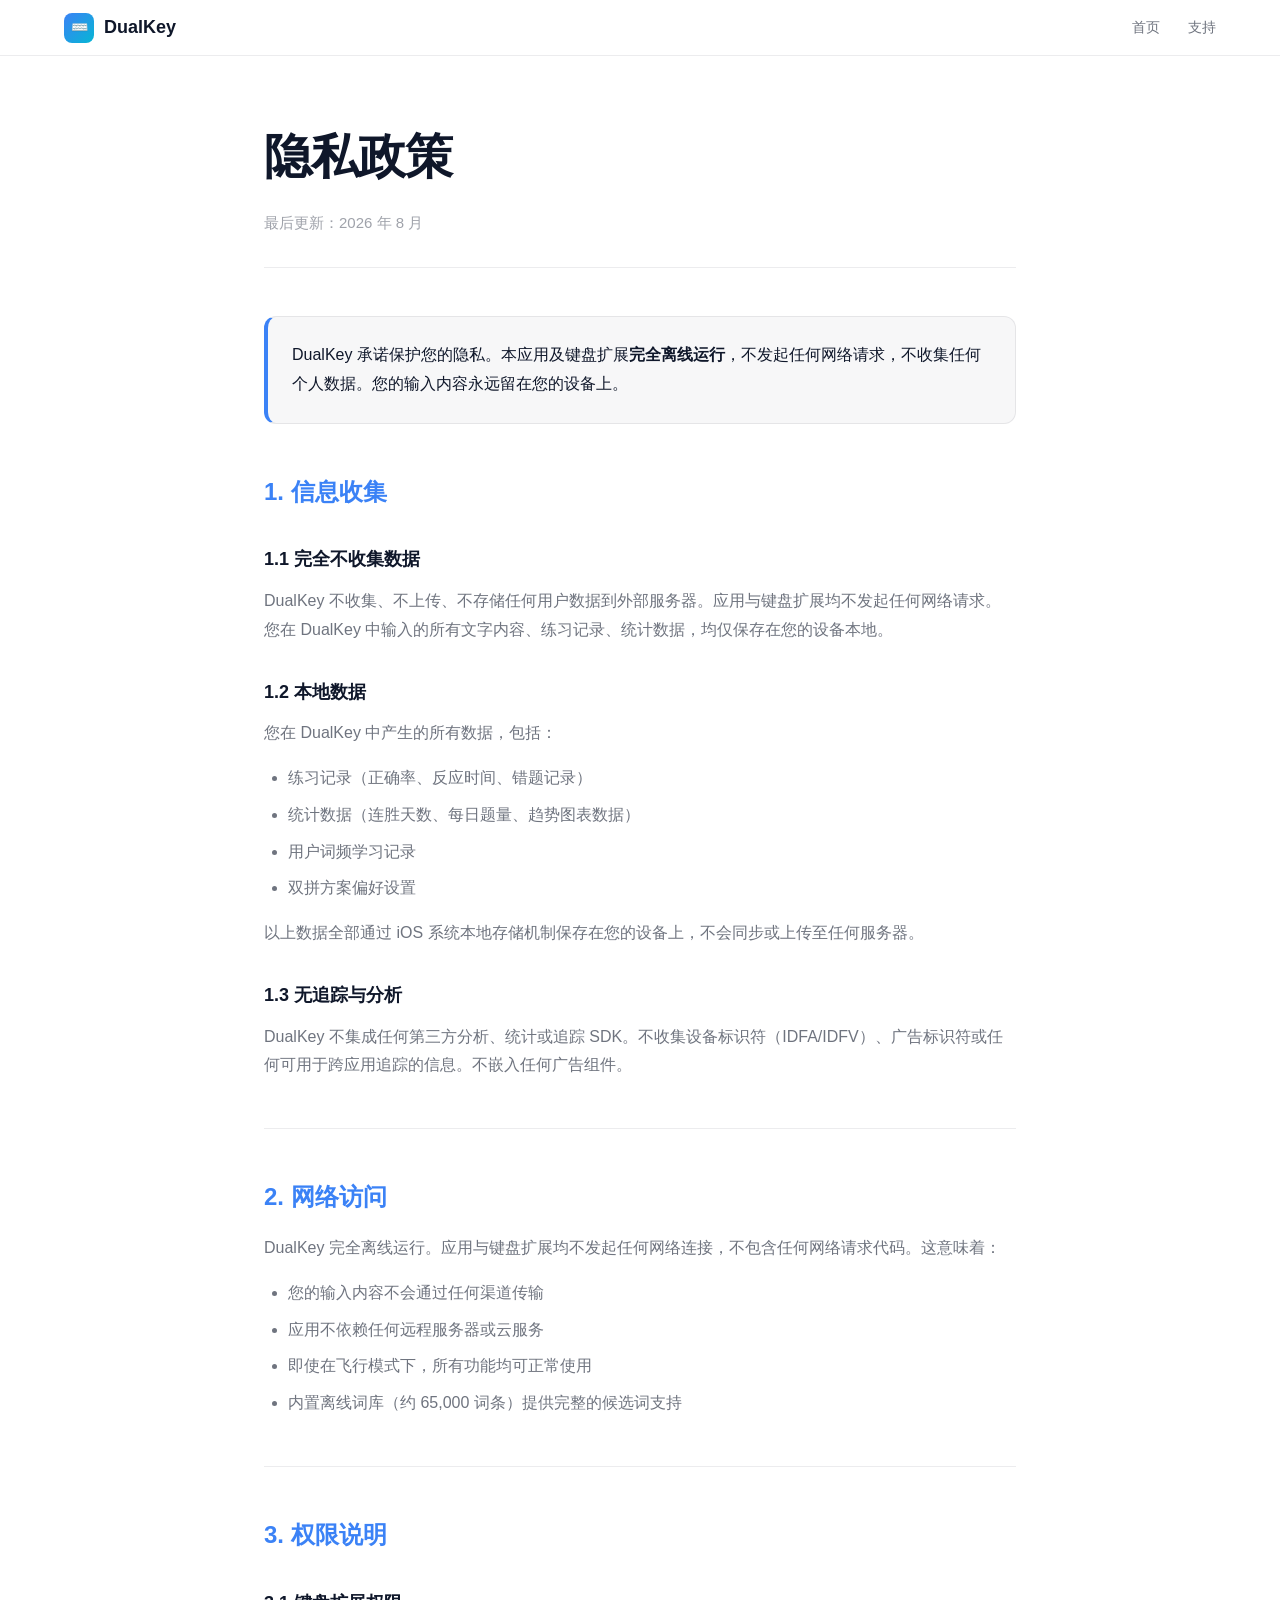
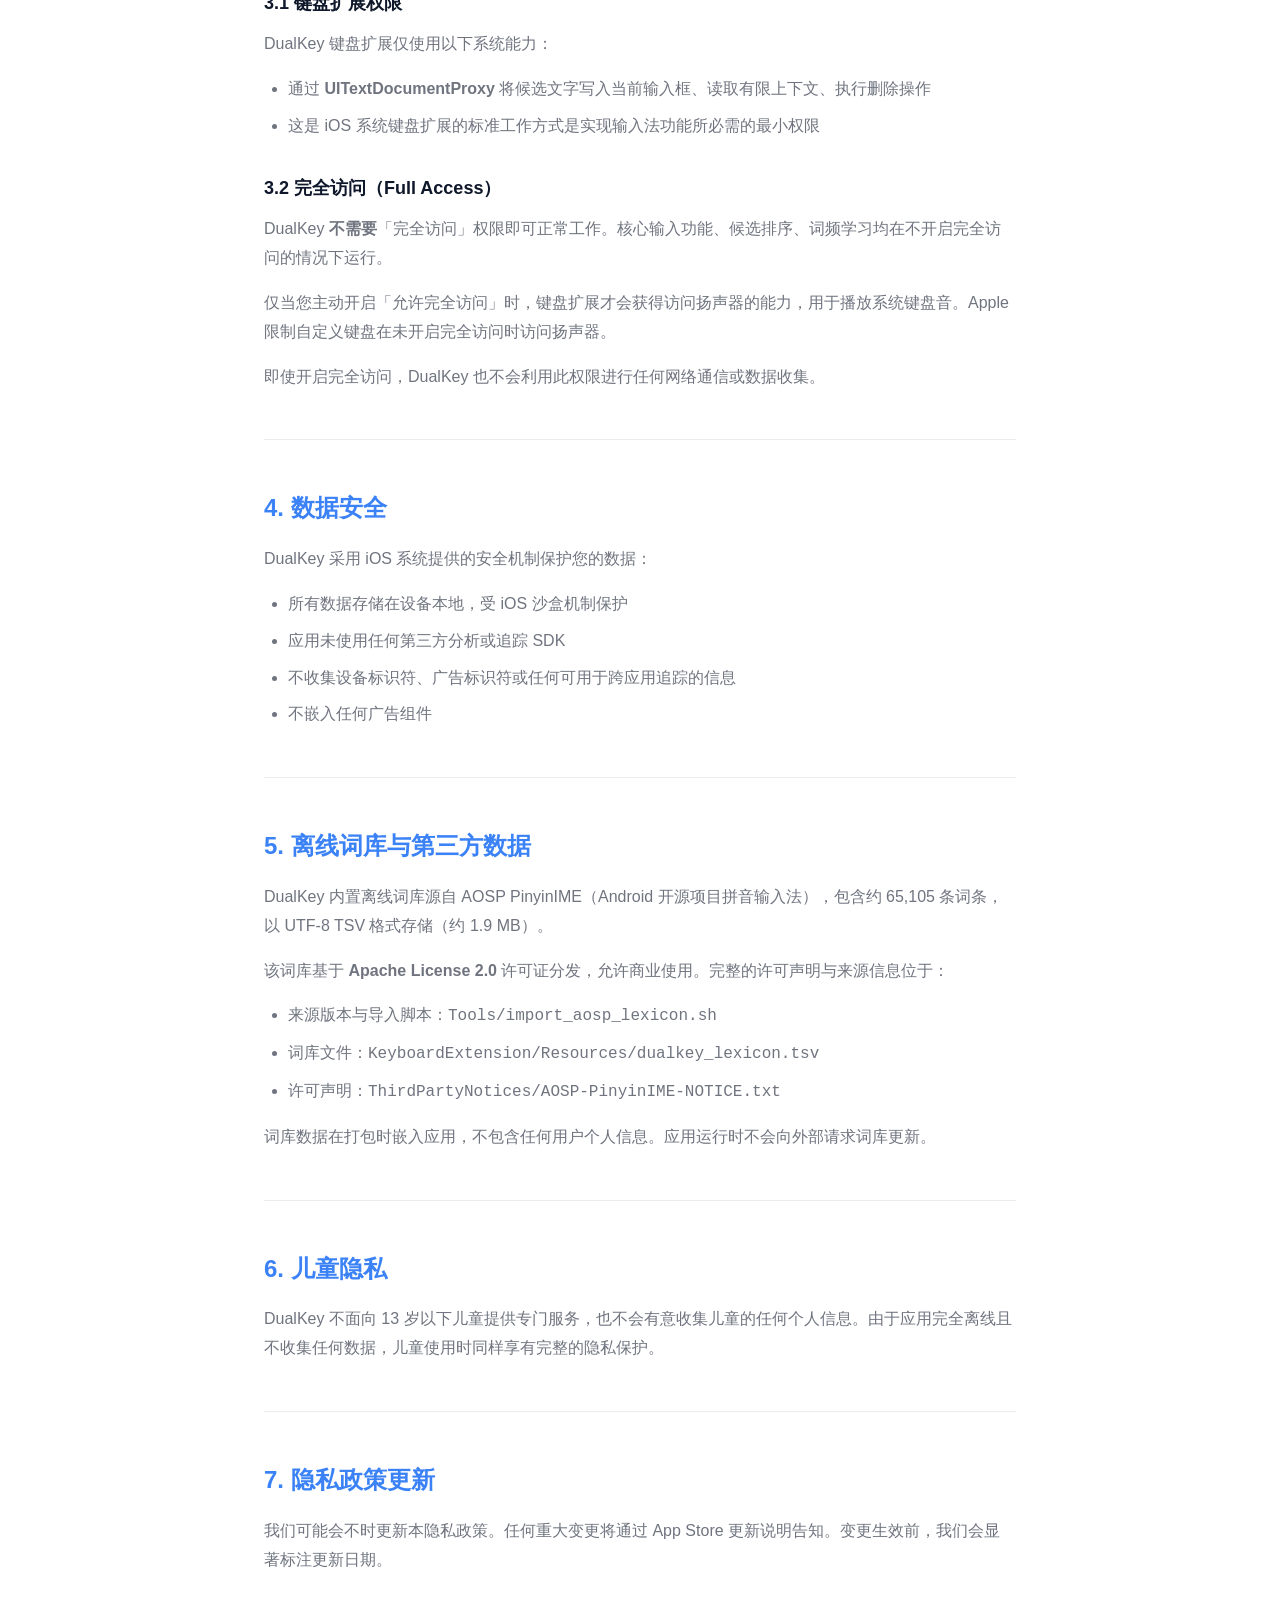
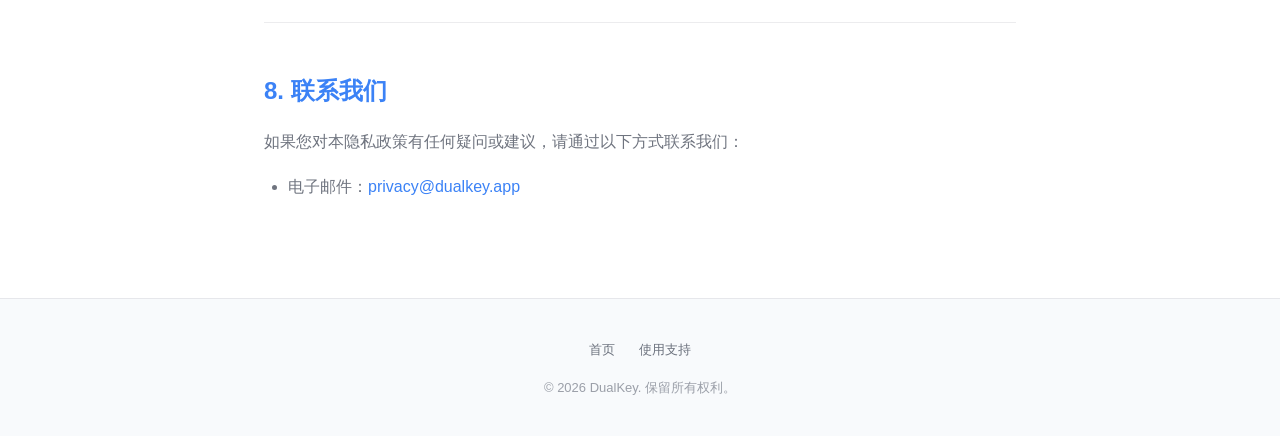
==== site/privacy.html @ feecfa9d "feat: 官网迁入 site/ + GitHub Pages Actions 部署" ====
<!DOCTYPE html>
<html lang="zh">
<head>
    <meta charset="UTF-8">
    <meta name="viewport" content="width=device-width, initial-scale=1.0">
    <title>隐私政策 - DualKey</title>
    <meta name="description" content="DualKey 双拼键盘的隐私政策，说明我们如何保护您的数据。">
    <link rel="icon" href="data:image/svg+xml,<svg xmlns='http://www.w3.org/2000/svg' viewBox='0 0 100 100'><text y='.9em' font-size='90'>⌨️</text></svg>">
    <style>
        * { margin: 0; padding: 0; box-sizing: border-box; }

        :root {
            --bg-primary: #FFFFFF;
            --bg-secondary: #F8FAFC;
            --bg-card: rgba(15,23,42,0.03);
            --text-primary: #0F172A;
            --text-secondary: rgba(15,23,42,0.6);
            --text-tertiary: rgba(15,23,42,0.4);
            --accent-blue: #3B82F6;
            --accent-blue-hover: #2563EB;
            --accent-cyan: #06B6D4;
            --accent-gradient: linear-gradient(135deg, #3B82F6 0%, #06B6D4 100%);
            --border-color: rgba(15,23,42,0.08);
            --nav-height: 56px;
            --surface: rgba(15,23,42,0.03);
        }

        html { scroll-behavior: smooth; }

        body {
            font-family: -apple-system, BlinkMacSystemFont, 'SF Pro Display', 'SF Pro Text', 'PingFang SC', 'Hiragino Sans GB', 'Microsoft YaHei', 'Helvetica Neue', Arial, sans-serif;
            background-color: var(--bg-primary);
            color: var(--text-primary);
            line-height: 1.7;
            -webkit-font-smoothing: antialiased;
            -moz-osx-font-smoothing: grayscale;
        }

        nav {
            position: fixed;
            top: 0; left: 0; right: 0;
            height: var(--nav-height);
            background: rgba(255, 255, 255, 0.85);
            backdrop-filter: saturate(180%) blur(20px);
            -webkit-backdrop-filter: saturate(180%) blur(20px);
            z-index: 1000;
            border-bottom: 1px solid var(--border-color);
        }

        .nav-container {
            max-width: 1200px;
            margin: 0 auto;
            padding: 0 24px;
            height: 100%;
            display: flex;
            align-items: center;
            justify-content: space-between;
        }

        .nav-logo {
            display: flex;
            align-items: center;
            gap: 10px;
            text-decoration: none;
            color: var(--text-primary);
            font-weight: 700;
            font-size: 18px;
        }

        .nav-logo-icon {
            width: 30px; height: 30px;
            background: var(--accent-gradient);
            border-radius: 8px;
            display: flex;
            align-items: center;
            justify-content: center;
            color: #fff;
            font-size: 14px;
            font-weight: 800;
        }

        .nav-links {
            display: flex;
            align-items: center;
            gap: 28px;
        }

        .nav-links a {
            color: var(--text-secondary);
            text-decoration: none;
            font-size: 14px;
            font-weight: 500;
            transition: color 0.2s;
        }

        .nav-links a:hover { color: var(--accent-blue); }

        .page-wrapper {
            max-width: 800px;
            margin: 0 auto;
            padding: calc(var(--nav-height) + 60px) 24px 80px;
        }

        .page-header {
            margin-bottom: 48px;
            padding-bottom: 32px;
            border-bottom: 1px solid var(--border-color);
        }

        .page-header h1 {
            font-size: clamp(32px, 5vw, 48px);
            font-weight: 800;
            letter-spacing: -0.02em;
            margin-bottom: 12px;
        }

        .page-header .update-date {
            color: var(--text-tertiary);
            font-size: 15px;
        }

        .page-content h2 {
            font-size: 24px;
            font-weight: 700;
            margin: 48px 0 16px;
            color: var(--accent-blue);
        }

        .page-content h3 {
            font-size: 18px;
            font-weight: 600;
            margin: 32px 0 12px;
            color: var(--text-primary);
        }

        .page-content p {
            color: var(--text-secondary);
            font-size: 16px;
            margin-bottom: 16px;
            line-height: 1.8;
        }

        .page-content ul, .page-content ol {
            color: var(--text-secondary);
            font-size: 16px;
            margin: 16px 0 16px 24px;
            line-height: 1.8;
        }

        .page-content li { margin-bottom: 8px; }

        .page-content a {
            color: var(--accent-blue);
            text-decoration: none;
            transition: color 0.2s;
        }

        .page-content a:hover { color: var(--accent-blue-hover); }

        .highlight-box {
            background: var(--surface);
            border: 1px solid var(--border-color);
            border-left: 4px solid var(--accent-blue);
            border-radius: 12px;
            padding: 24px;
            margin: 24px 0;
        }

        .highlight-box p {
            margin: 0;
            color: var(--text-primary);
            font-weight: 500;
        }

        .section-divider {
            height: 1px;
            background: var(--border-color);
            margin: 48px 0;
        }

        footer {
            padding: 40px 24px;
            border-top: 1px solid var(--border-color);
            text-align: center;
            background: var(--bg-secondary);
        }

        .footer-content {
            max-width: 800px;
            margin: 0 auto;
            color: var(--text-tertiary);
            font-size: 13px;
        }

        .footer-links {
            display: flex;
            justify-content: center;
            gap: 24px;
            margin-bottom: 16px;
        }

        .footer-links a {
            color: var(--text-secondary);
            text-decoration: none;
            font-size: 13px;
            transition: color 0.2s;
        }

        .footer-links a:hover { color: var(--accent-blue); }

        .fade-in {
            opacity: 0;
            transform: translateY(20px);
            transition: opacity 0.6s ease, transform 0.6s ease;
        }

        .fade-in.visible {
            opacity: 1;
            transform: translateY(0);
        }

        @media (max-width: 768px) {
            .nav-links .nav-link { display: none; }
            .page-wrapper { padding: calc(var(--nav-height) + 40px) 20px 60px; }
            .page-content h2 { margin: 36px 0 12px; }
        }
    </style>
</head>
<body>
    <nav>
        <div class="nav-container">
            <a href="index.html" class="nav-logo">
                <div class="nav-logo-icon">⌨️</div>
                <span>DualKey</span>
            </a>
            <div class="nav-links">
                <a href="index.html">首页</a>
                <a href="support.html">支持</a>
            </div>
        </div>
    </nav>

    <div class="page-wrapper">
        <div class="page-header fade-in">
            <h1>隐私政策</h1>
            <p class="update-date">最后更新：2026 年 8 月</p>
        </div>

        <div class="page-content">
            <div class="highlight-box fade-in">
                <p>DualKey 承诺保护您的隐私。本应用及键盘扩展<strong>完全离线运行</strong>，不发起任何网络请求，不收集任何个人数据。您的输入内容永远留在您的设备上。</p>
            </div>

            <div class="fade-in">
                <h2>1. 信息收集</h2>

                <h3>1.1 完全不收集数据</h3>
                <p>DualKey 不收集、不上传、不存储任何用户数据到外部服务器。应用与键盘扩展均不发起任何网络请求。您在 DualKey 中输入的所有文字内容、练习记录、统计数据，均仅保存在您的设备本地。</p>

                <h3>1.2 本地数据</h3>
                <p>您在 DualKey 中产生的所有数据，包括：</p>
                <ul>
                    <li>练习记录（正确率、反应时间、错题记录）</li>
                    <li>统计数据（连胜天数、每日题量、趋势图表数据）</li>
                    <li>用户词频学习记录</li>
                    <li>双拼方案偏好设置</li>
                </ul>
                <p>以上数据全部通过 iOS 系统本地存储机制保存在您的设备上，不会同步或上传至任何服务器。</p>

                <h3>1.3 无追踪与分析</h3>
                <p>DualKey 不集成任何第三方分析、统计或追踪 SDK。不收集设备标识符（IDFA/IDFV）、广告标识符或任何可用于跨应用追踪的信息。不嵌入任何广告组件。</p>
            </div>

            <div class="section-divider"></div>

            <div class="fade-in">
                <h2>2. 网络访问</h2>
                <p>DualKey 完全离线运行。应用与键盘扩展均不发起任何网络连接，不包含任何网络请求代码。这意味着：</p>
                <ul>
                    <li>您的输入内容不会通过任何渠道传输</li>
                    <li>应用不依赖任何远程服务器或云服务</li>
                    <li>即使在飞行模式下，所有功能均可正常使用</li>
                    <li>内置离线词库（约 65,000 词条）提供完整的候选词支持</li>
                </ul>
            </div>

            <div class="section-divider"></div>

            <div class="fade-in">
                <h2>3. 权限说明</h2>

                <h3>3.1 键盘扩展权限</h3>
                <p>DualKey 键盘扩展仅使用以下系统能力：</p>
                <ul>
                    <li>通过 <strong>UITextDocumentProxy</strong> 将候选文字写入当前输入框、读取有限上下文、执行删除操作</li>
                    <li>这是 iOS 系统键盘扩展的标准工作方式是实现输入法功能所必需的最小权限</li>
                </ul>

                <h3>3.2 完全访问（Full Access）</h3>
                <p>DualKey <strong>不需要</strong>「完全访问」权限即可正常工作。核心输入功能、候选排序、词频学习均在不开启完全访问的情况下运行。</p>
                <p>仅当您主动开启「允许完全访问」时，键盘扩展才会获得访问扬声器的能力，用于播放系统键盘音。Apple 限制自定义键盘在未开启完全访问时访问扬声器。</p>
                <p>即使开启完全访问，DualKey 也不会利用此权限进行任何网络通信或数据收集。</p>
            </div>

            <div class="section-divider"></div>

            <div class="fade-in">
                <h2>4. 数据安全</h2>
                <p>DualKey 采用 iOS 系统提供的安全机制保护您的数据：</p>
                <ul>
                    <li>所有数据存储在设备本地，受 iOS 沙盒机制保护</li>
                    <li>应用未使用任何第三方分析或追踪 SDK</li>
                    <li>不收集设备标识符、广告标识符或任何可用于跨应用追踪的信息</li>
                    <li>不嵌入任何广告组件</li>
                </ul>
            </div>

            <div class="section-divider"></div>

            <div class="fade-in">
                <h2>5. 离线词库与第三方数据</h2>
                <p>DualKey 内置离线词库源自 AOSP PinyinIME（Android 开源项目拼音输入法），包含约 65,105 条词条，以 UTF-8 TSV 格式存储（约 1.9 MB）。</p>
                <p>该词库基于 <strong>Apache License 2.0</strong> 许可证分发，允许商业使用。完整的许可声明与来源信息位于：</p>
                <ul>
                    <li>来源版本与导入脚本：<code>Tools/import_aosp_lexicon.sh</code></li>
                    <li>词库文件：<code>KeyboardExtension/Resources/dualkey_lexicon.tsv</code></li>
                    <li>许可声明：<code>ThirdPartyNotices/AOSP-PinyinIME-NOTICE.txt</code></li>
                </ul>
                <p>词库数据在打包时嵌入应用，不包含任何用户个人信息。应用运行时不会向外部请求词库更新。</p>
            </div>

            <div class="section-divider"></div>

            <div class="fade-in">
                <h2>6. 儿童隐私</h2>
                <p>DualKey 不面向 13 岁以下儿童提供专门服务，也不会有意收集儿童的任何个人信息。由于应用完全离线且不收集任何数据，儿童使用时同样享有完整的隐私保护。</p>
            </div>

            <div class="section-divider"></div>

            <div class="fade-in">
                <h2>7. 隐私政策更新</h2>
                <p>我们可能会不时更新本隐私政策。任何重大变更将通过 App Store 更新说明告知。变更生效前，我们会显著标注更新日期。</p>
            </div>

            <div class="section-divider"></div>

            <div class="fade-in">
                <h2>8. 联系我们</h2>
                <p>如果您对本隐私政策有任何疑问或建议，请通过以下方式联系我们：</p>
                <ul>
                    <!-- TODO: 替换为真实联系邮箱 -->
                    <li>电子邮件：<a href="mailto:privacy@dualkey.app">privacy@dualkey.app</a></li>
                </ul>
            </div>
        </div>
    </div>

    <footer>
        <div class="footer-content">
            <div class="footer-links">
                <a href="index.html">首页</a>
                <a href="support.html">使用支持</a>
            </div>
            <p>&copy; 2026 DualKey. 保留所有权利。</p>
        </div>
    </footer>

    <script>
        const observer = new IntersectionObserver((entries) => {
            entries.forEach(entry => {
                if (entry.isIntersecting) {
                    entry.target.classList.add('visible');
                }
            });
        }, {
            threshold: 0.1,
            rootMargin: '0px 0px -30px 0px'
        });

        document.querySelectorAll('.fade-in').forEach(el => observer.observe(el));
    </script>
</body>
</html>
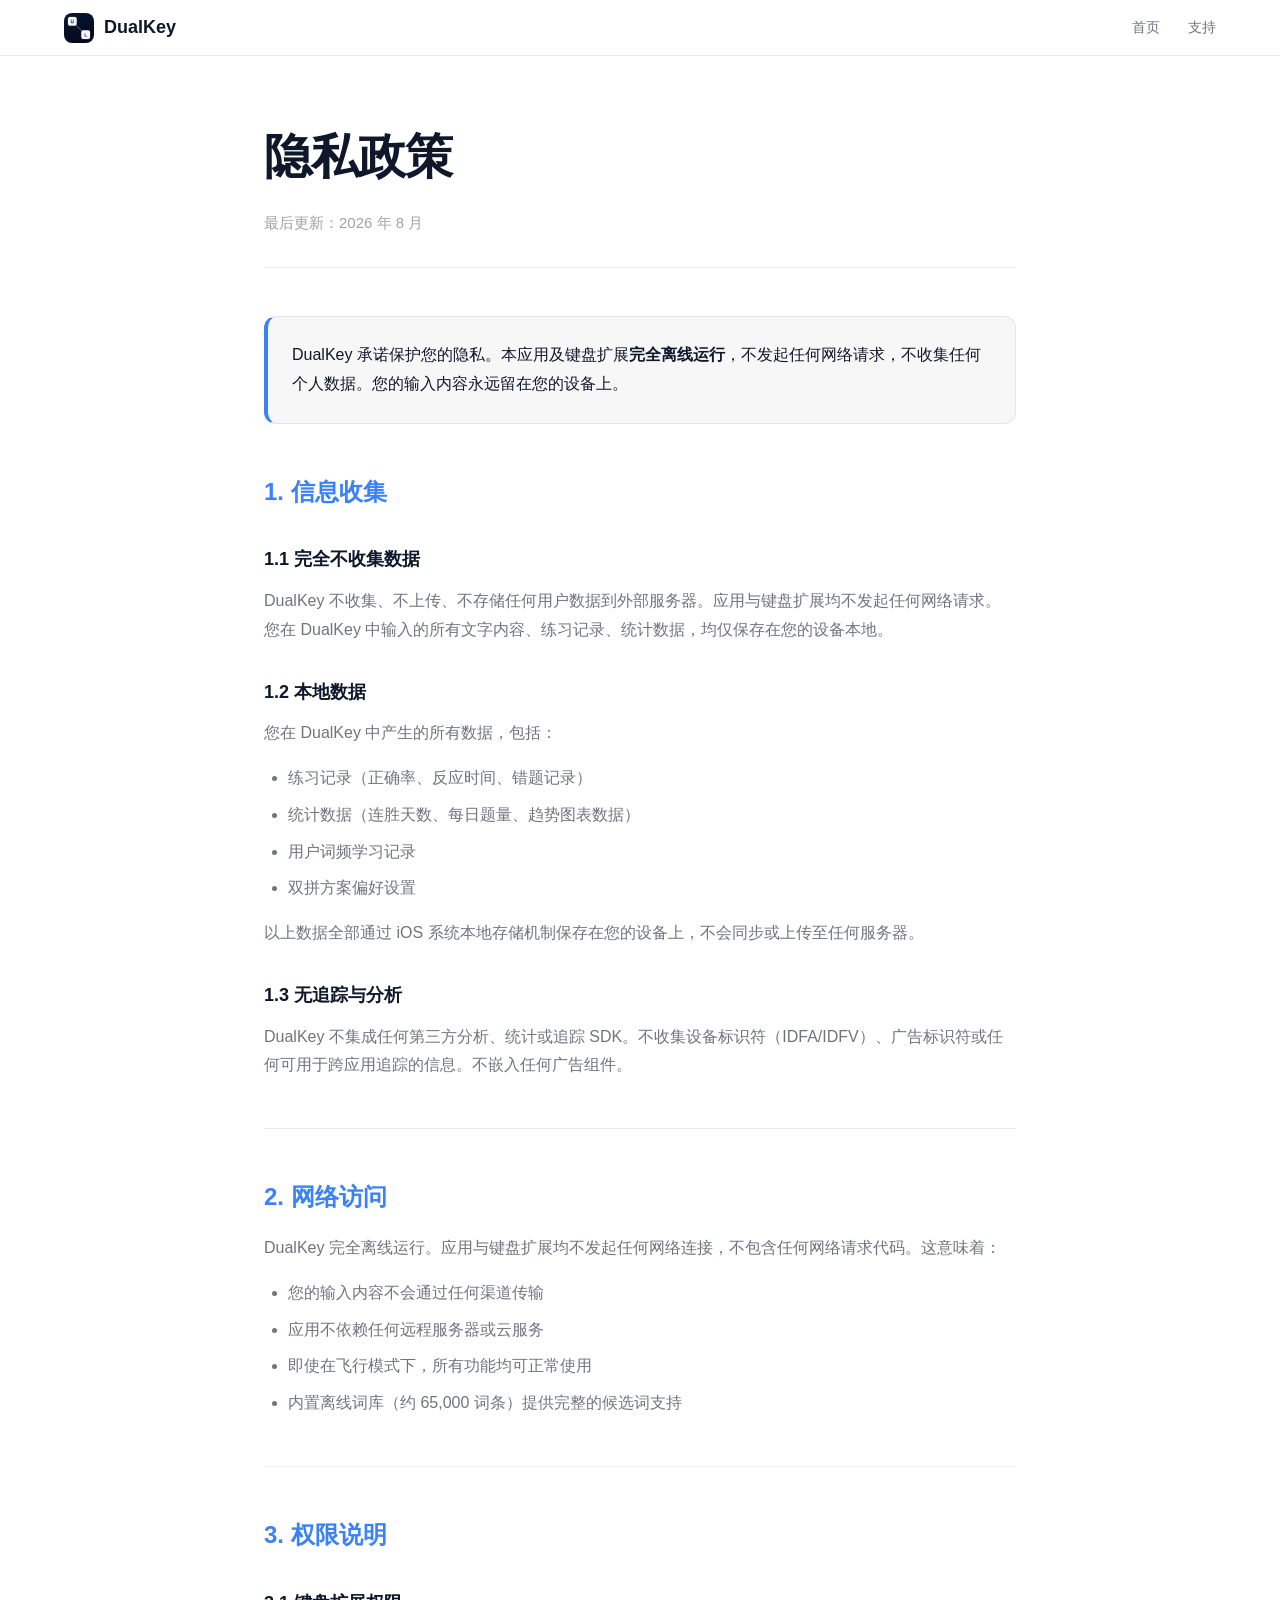
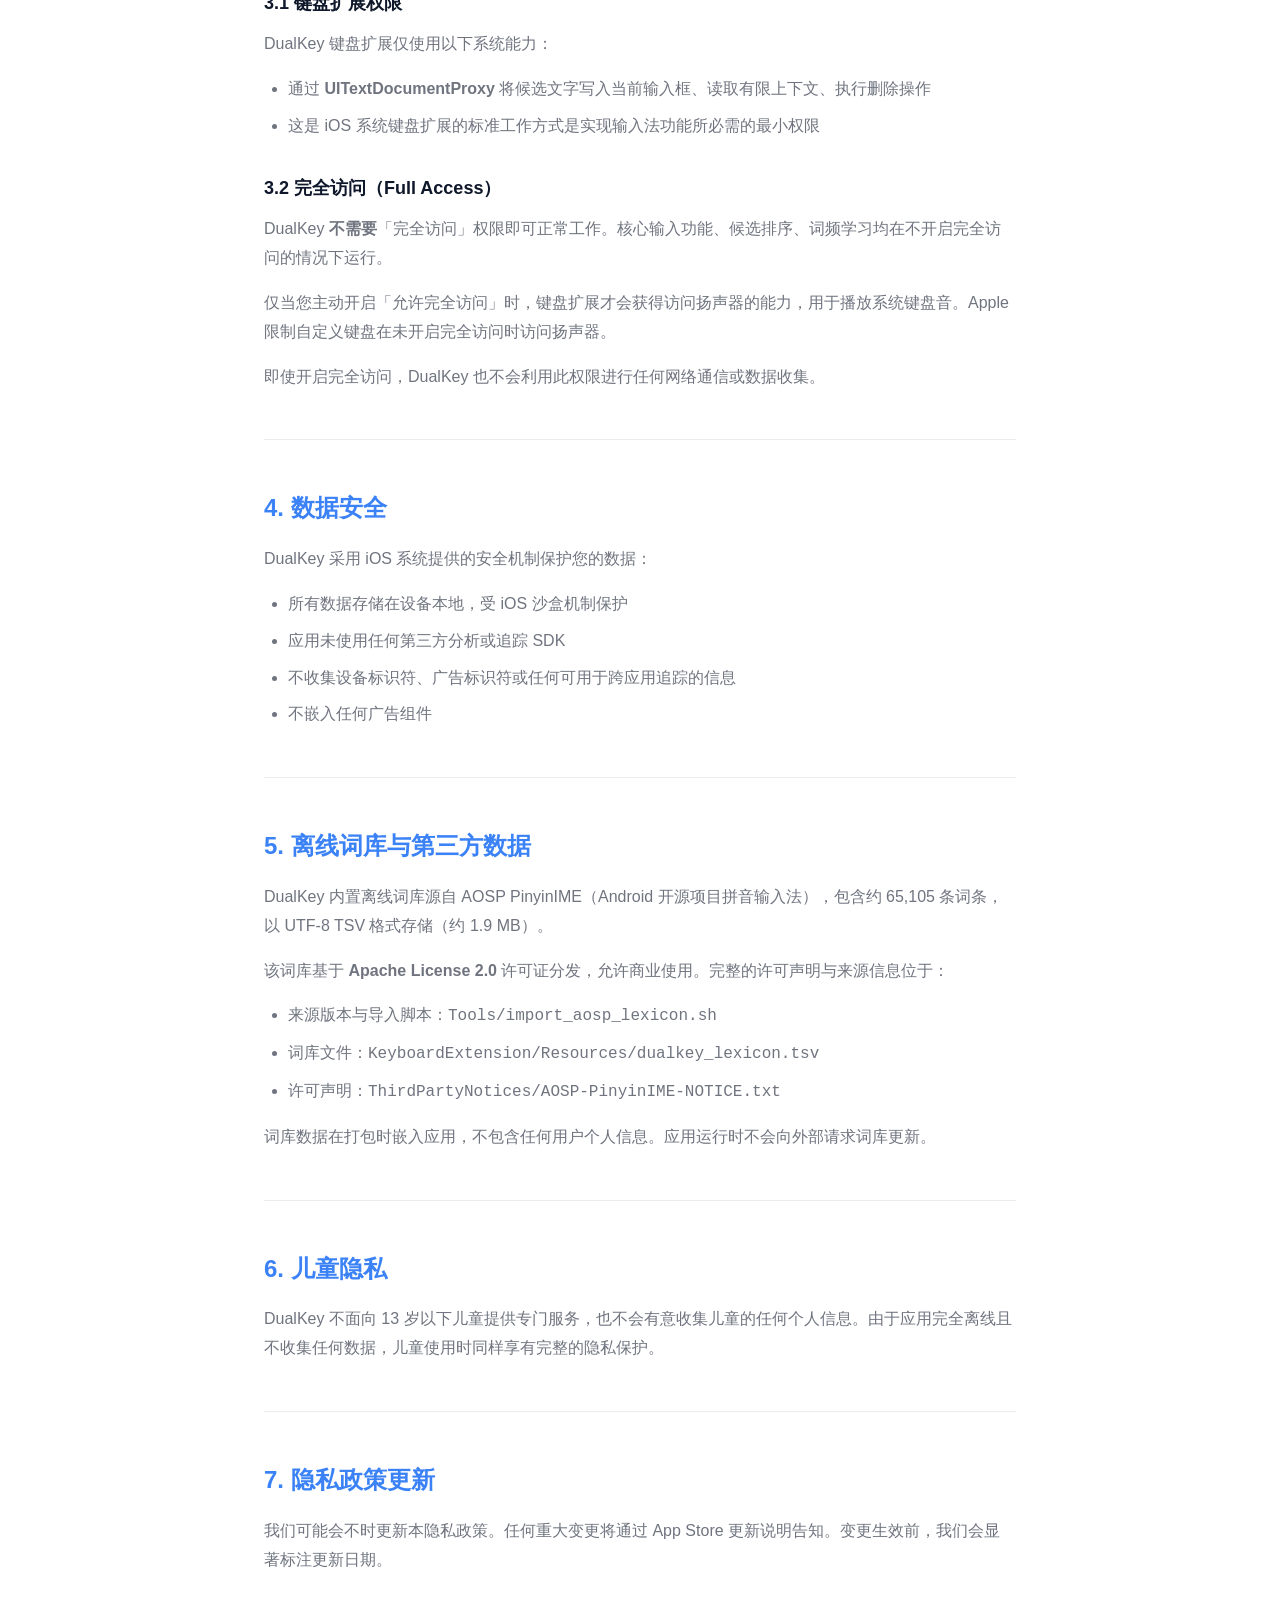
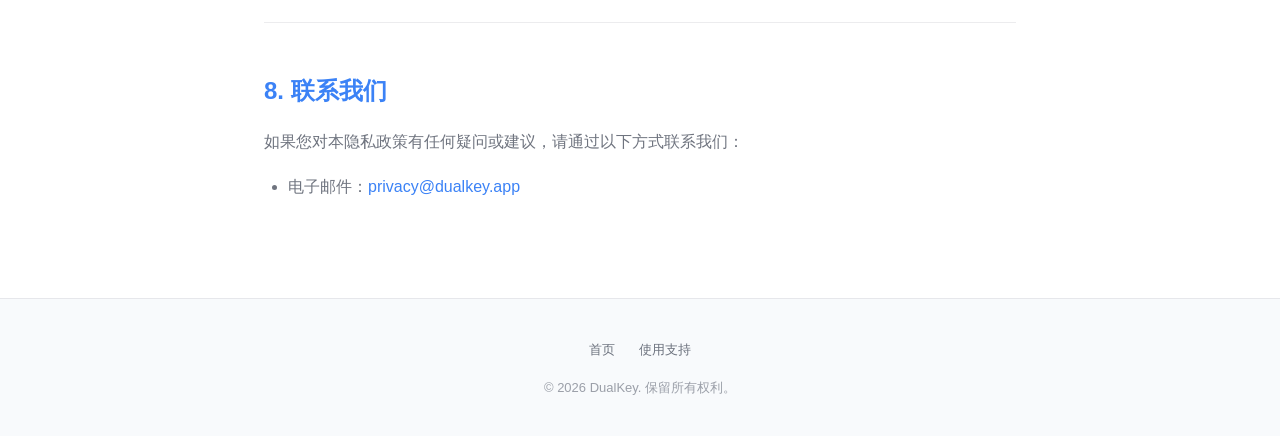
==== commit 11bbbfbb: "feat: 换用实机截图 + 真 icon，加视差动效 素材 - 4 张截图改为在 iPhone 18 Pro 模拟器上实跑 App 截取（1206x2622），   覆盖：训练首页 / 键位参考 /" ====
--- a/site/privacy.html
+++ b/site/privacy.html
@@ -5,7 +5,9 @@
     <meta name="viewport" content="width=device-width, initial-scale=1.0">
     <title>隐私政策 - DualKey</title>
     <meta name="description" content="DualKey 双拼键盘的隐私政策，说明我们如何保护您的数据。">
-    <link rel="icon" href="data:image/svg+xml,<svg xmlns='http://www.w3.org/2000/svg' viewBox='0 0 100 100'><text y='.9em' font-size='90'>⌨️</text></svg>">
+    <link rel="icon" type="image/png" sizes="180x180" href="assets/img/icon-180.png">
+    <link rel="apple-touch-icon" href="assets/img/icon-180.png">
+    <meta name="theme-color" content="#3B82F6">
     <style>
         * { margin: 0; padding: 0; box-sizing: border-box; }
 
@@ -68,15 +70,19 @@
         }
 
         .nav-logo-icon {
-            width: 30px; height: 30px;
-            background: var(--accent-gradient);
+            width: 30px;
+            height: 30px;
             border-radius: 8px;
-            display: flex;
-            align-items: center;
-            justify-content: center;
-            color: #fff;
-            font-size: 14px;
-            font-weight: 800;
+            overflow: hidden;
+            flex-shrink: 0;
+            box-shadow: var(--shadow-sm);
+        }
+
+        .nav-logo-icon img {
+            width: 100%;
+            height: 100%;
+            display: block;
+            object-fit: cover;
         }
 
         .nav-links {
@@ -230,7 +236,7 @@
     <nav>
         <div class="nav-container">
             <a href="index.html" class="nav-logo">
-                <div class="nav-logo-icon">⌨️</div>
+                <div class="nav-logo-icon"><img src="assets/img/icon-180.png" alt="" width="30" height="30"></div>
                 <span>DualKey</span>
             </a>
             <div class="nav-links">
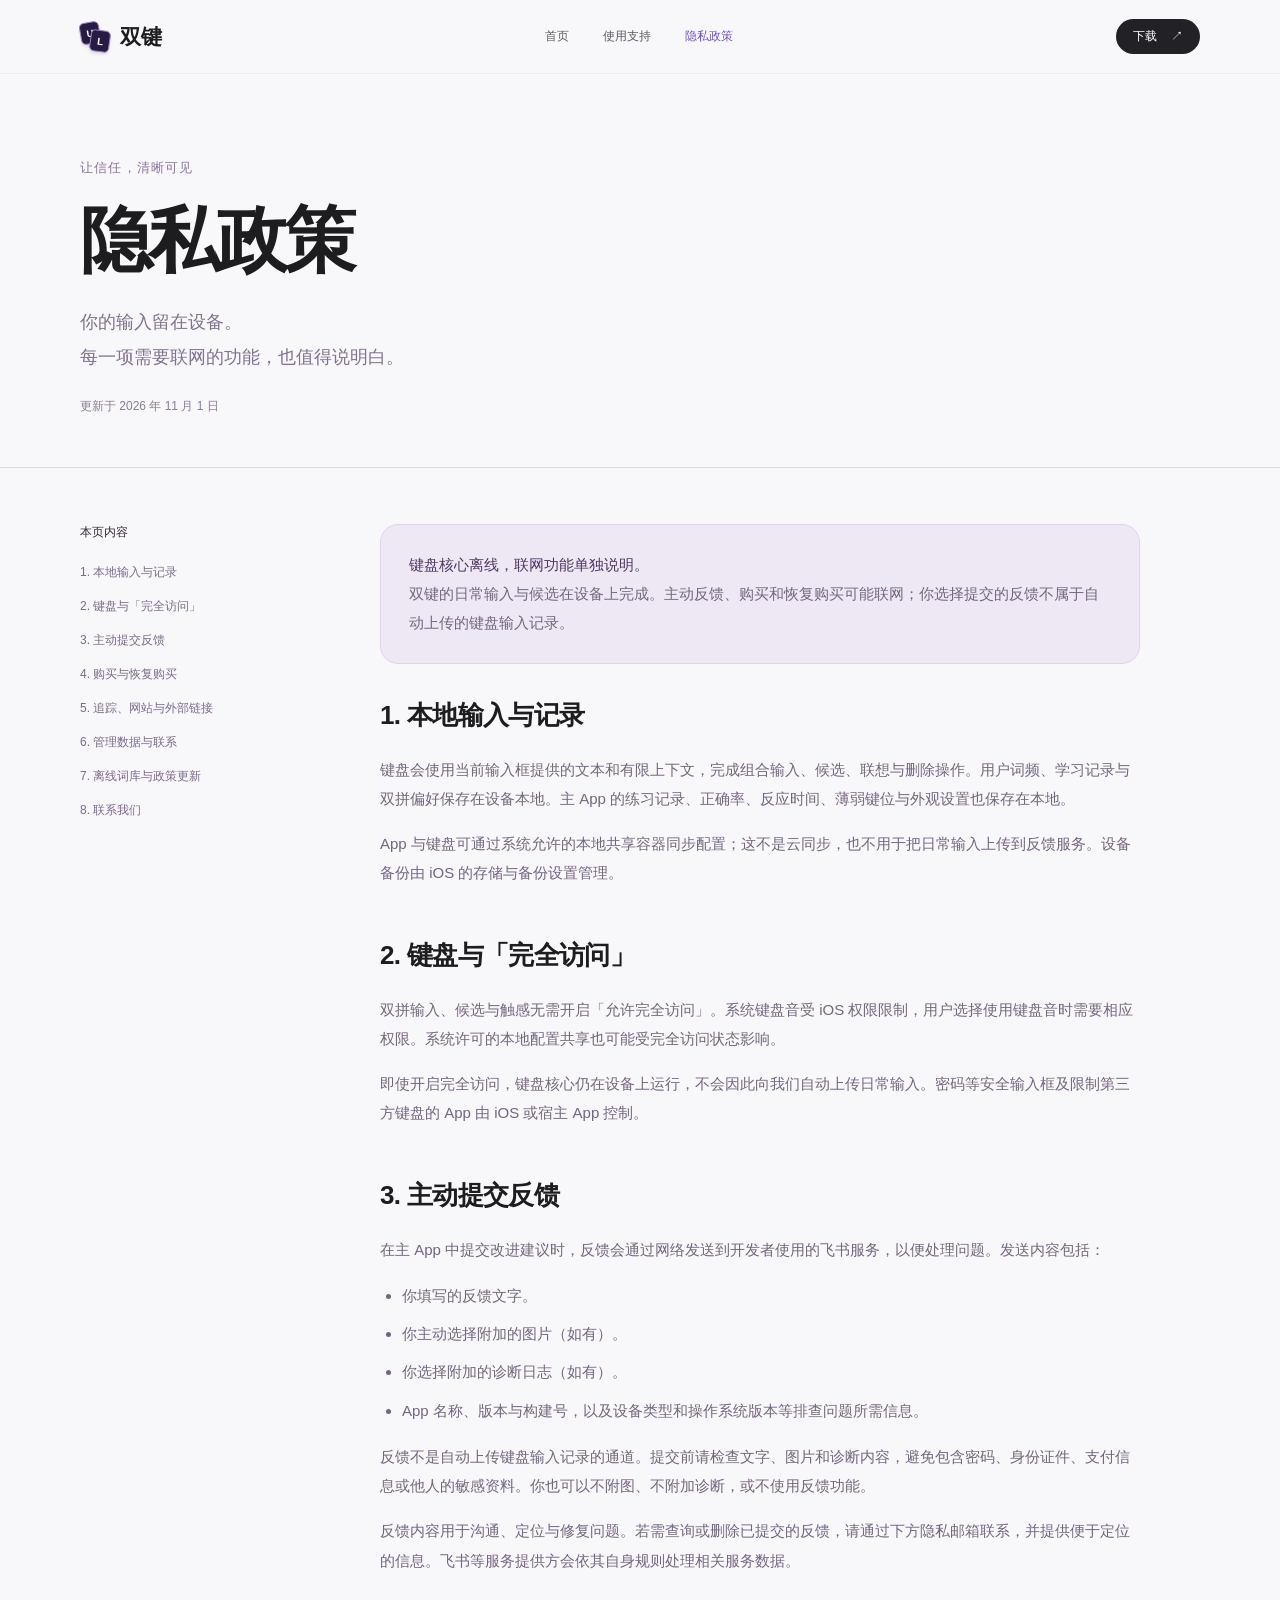
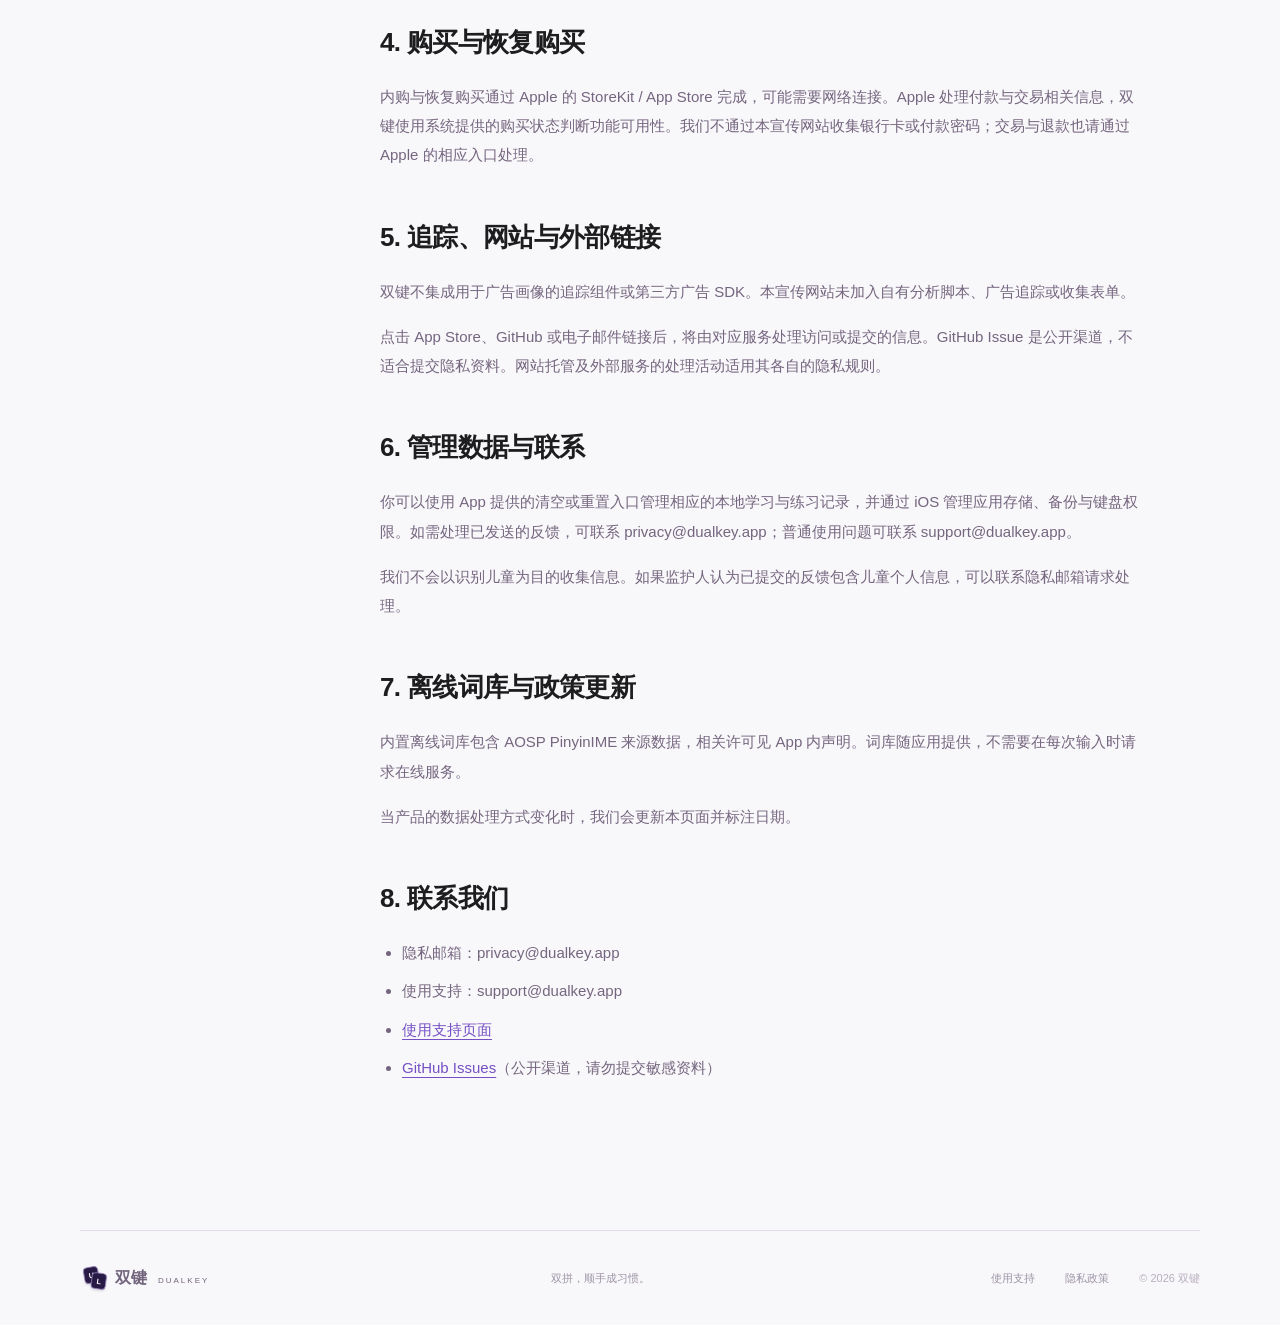
==== commit 67e6c3fe: "Refresh product website and clarify privacy and support" ====
--- a/site/privacy.html
+++ b/site/privacy.html
@@ -1,390 +1,5 @@
-<!DOCTYPE html>
-<html lang="zh">
-<head>
-    <meta charset="UTF-8">
-    <meta name="viewport" content="width=device-width, initial-scale=1.0">
-    <title>隐私政策 - DualKey</title>
-    <meta name="description" content="DualKey 双拼键盘的隐私政策，说明我们如何保护您的数据。">
-    <link rel="icon" type="image/png" sizes="180x180" href="assets/img/icon-180.png">
-    <link rel="apple-touch-icon" href="assets/img/icon-180.png">
-    <meta name="theme-color" content="#3B82F6">
-    <style>
-        * { margin: 0; padding: 0; box-sizing: border-box; }
-
-        :root {
-            --bg-primary: #FFFFFF;
-            --bg-secondary: #F8FAFC;
-            --bg-card: rgba(15,23,42,0.03);
-            --text-primary: #0F172A;
-            --text-secondary: rgba(15,23,42,0.6);
-            --text-tertiary: rgba(15,23,42,0.4);
-            --accent-blue: #3B82F6;
-            --accent-blue-hover: #2563EB;
-            --accent-cyan: #06B6D4;
-            --accent-gradient: linear-gradient(135deg, #3B82F6 0%, #06B6D4 100%);
-            --border-color: rgba(15,23,42,0.08);
-            --nav-height: 56px;
-            --surface: rgba(15,23,42,0.03);
-        }
-
-        html { scroll-behavior: smooth; }
-
-        body {
-            font-family: -apple-system, BlinkMacSystemFont, 'SF Pro Display', 'SF Pro Text', 'PingFang SC', 'Hiragino Sans GB', 'Microsoft YaHei', 'Helvetica Neue', Arial, sans-serif;
-            background-color: var(--bg-primary);
-            color: var(--text-primary);
-            line-height: 1.7;
-            -webkit-font-smoothing: antialiased;
-            -moz-osx-font-smoothing: grayscale;
-        }
-
-        nav {
-            position: fixed;
-            top: 0; left: 0; right: 0;
-            height: var(--nav-height);
-            background: rgba(255, 255, 255, 0.85);
-            backdrop-filter: saturate(180%) blur(20px);
-            -webkit-backdrop-filter: saturate(180%) blur(20px);
-            z-index: 1000;
-            border-bottom: 1px solid var(--border-color);
-        }
-
-        .nav-container {
-            max-width: 1200px;
-            margin: 0 auto;
-            padding: 0 24px;
-            height: 100%;
-            display: flex;
-            align-items: center;
-            justify-content: space-between;
-        }
-
-        .nav-logo {
-            display: flex;
-            align-items: center;
-            gap: 10px;
-            text-decoration: none;
-            color: var(--text-primary);
-            font-weight: 700;
-            font-size: 18px;
-        }
-
-        .nav-logo-icon {
-            width: 30px;
-            height: 30px;
-            border-radius: 8px;
-            overflow: hidden;
-            flex-shrink: 0;
-            box-shadow: var(--shadow-sm);
-        }
-
-        .nav-logo-icon img {
-            width: 100%;
-            height: 100%;
-            display: block;
-            object-fit: cover;
-        }
-
-        .nav-links {
-            display: flex;
-            align-items: center;
-            gap: 28px;
-        }
-
-        .nav-links a {
-            color: var(--text-secondary);
-            text-decoration: none;
-            font-size: 14px;
-            font-weight: 500;
-            transition: color 0.2s;
-        }
-
-        .nav-links a:hover { color: var(--accent-blue); }
-
-        .page-wrapper {
-            max-width: 800px;
-            margin: 0 auto;
-            padding: calc(var(--nav-height) + 60px) 24px 80px;
-        }
-
-        .page-header {
-            margin-bottom: 48px;
-            padding-bottom: 32px;
-            border-bottom: 1px solid var(--border-color);
-        }
-
-        .page-header h1 {
-            font-size: clamp(32px, 5vw, 48px);
-            font-weight: 800;
-            letter-spacing: -0.02em;
-            margin-bottom: 12px;
-        }
-
-        .page-header .update-date {
-            color: var(--text-tertiary);
-            font-size: 15px;
-        }
-
-        .page-content h2 {
-            font-size: 24px;
-            font-weight: 700;
-            margin: 48px 0 16px;
-            color: var(--accent-blue);
-        }
-
-        .page-content h3 {
-            font-size: 18px;
-            font-weight: 600;
-            margin: 32px 0 12px;
-            color: var(--text-primary);
-        }
-
-        .page-content p {
-            color: var(--text-secondary);
-            font-size: 16px;
-            margin-bottom: 16px;
-            line-height: 1.8;
-        }
-
-        .page-content ul, .page-content ol {
-            color: var(--text-secondary);
-            font-size: 16px;
-            margin: 16px 0 16px 24px;
-            line-height: 1.8;
-        }
-
-        .page-content li { margin-bottom: 8px; }
-
-        .page-content a {
-            color: var(--accent-blue);
-            text-decoration: none;
-            transition: color 0.2s;
-        }
-
-        .page-content a:hover { color: var(--accent-blue-hover); }
-
-        .highlight-box {
-            background: var(--surface);
-            border: 1px solid var(--border-color);
-            border-left: 4px solid var(--accent-blue);
-            border-radius: 12px;
-            padding: 24px;
-            margin: 24px 0;
-        }
-
-        .highlight-box p {
-            margin: 0;
-            color: var(--text-primary);
-            font-weight: 500;
-        }
-
-        .section-divider {
-            height: 1px;
-            background: var(--border-color);
-            margin: 48px 0;
-        }
-
-        footer {
-            padding: 40px 24px;
-            border-top: 1px solid var(--border-color);
-            text-align: center;
-            background: var(--bg-secondary);
-        }
-
-        .footer-content {
-            max-width: 800px;
-            margin: 0 auto;
-            color: var(--text-tertiary);
-            font-size: 13px;
-        }
-
-        .footer-links {
-            display: flex;
-            justify-content: center;
-            gap: 24px;
-            margin-bottom: 16px;
-        }
-
-        .footer-links a {
-            color: var(--text-secondary);
-            text-decoration: none;
-            font-size: 13px;
-            transition: color 0.2s;
-        }
-
-        .footer-links a:hover { color: var(--accent-blue); }
-
-        .fade-in {
-            opacity: 0;
-            transform: translateY(20px);
-            transition: opacity 0.6s ease, transform 0.6s ease;
-        }
-
-        .fade-in.visible {
-            opacity: 1;
-            transform: translateY(0);
-        }
-
-        @media (max-width: 768px) {
-            .nav-links .nav-link { display: none; }
-            .page-wrapper { padding: calc(var(--nav-height) + 40px) 20px 60px; }
-            .page-content h2 { margin: 36px 0 12px; }
-        }
-    </style>
-</head>
-<body>
-    <nav>
-        <div class="nav-container">
-            <a href="index.html" class="nav-logo">
-                <div class="nav-logo-icon"><img src="assets/img/icon-180.png" alt="" width="30" height="30"></div>
-                <span>DualKey</span>
-            </a>
-            <div class="nav-links">
-                <a href="index.html">首页</a>
-                <a href="support.html">支持</a>
-            </div>
-        </div>
-    </nav>
-
-    <div class="page-wrapper">
-        <div class="page-header fade-in">
-            <h1>隐私政策</h1>
-            <p class="update-date">最后更新：2026 年 8 月</p>
-        </div>
-
-        <div class="page-content">
-            <div class="highlight-box fade-in">
-                <p>DualKey 承诺保护您的隐私。本应用及键盘扩展<strong>完全离线运行</strong>，不发起任何网络请求，不收集任何个人数据。您的输入内容永远留在您的设备上。</p>
-            </div>
-
-            <div class="fade-in">
-                <h2>1. 信息收集</h2>
-
-                <h3>1.1 完全不收集数据</h3>
-                <p>DualKey 不收集、不上传、不存储任何用户数据到外部服务器。应用与键盘扩展均不发起任何网络请求。您在 DualKey 中输入的所有文字内容、练习记录、统计数据，均仅保存在您的设备本地。</p>
-
-                <h3>1.2 本地数据</h3>
-                <p>您在 DualKey 中产生的所有数据，包括：</p>
-                <ul>
-                    <li>练习记录（正确率、反应时间、错题记录）</li>
-                    <li>统计数据（连胜天数、每日题量、趋势图表数据）</li>
-                    <li>用户词频学习记录</li>
-                    <li>双拼方案偏好设置</li>
-                </ul>
-                <p>以上数据全部通过 iOS 系统本地存储机制保存在您的设备上，不会同步或上传至任何服务器。</p>
-
-                <h3>1.3 无追踪与分析</h3>
-                <p>DualKey 不集成任何第三方分析、统计或追踪 SDK。不收集设备标识符（IDFA/IDFV）、广告标识符或任何可用于跨应用追踪的信息。不嵌入任何广告组件。</p>
-            </div>
-
-            <div class="section-divider"></div>
-
-            <div class="fade-in">
-                <h2>2. 网络访问</h2>
-                <p>DualKey 完全离线运行。应用与键盘扩展均不发起任何网络连接，不包含任何网络请求代码。这意味着：</p>
-                <ul>
-                    <li>您的输入内容不会通过任何渠道传输</li>
-                    <li>应用不依赖任何远程服务器或云服务</li>
-                    <li>即使在飞行模式下，所有功能均可正常使用</li>
-                    <li>内置离线词库（约 65,000 词条）提供完整的候选词支持</li>
-                </ul>
-            </div>
-
-            <div class="section-divider"></div>
-
-            <div class="fade-in">
-                <h2>3. 权限说明</h2>
-
-                <h3>3.1 键盘扩展权限</h3>
-                <p>DualKey 键盘扩展仅使用以下系统能力：</p>
-                <ul>
-                    <li>通过 <strong>UITextDocumentProxy</strong> 将候选文字写入当前输入框、读取有限上下文、执行删除操作</li>
-                    <li>这是 iOS 系统键盘扩展的标准工作方式是实现输入法功能所必需的最小权限</li>
-                </ul>
-
-                <h3>3.2 完全访问（Full Access）</h3>
-                <p>DualKey <strong>不需要</strong>「完全访问」权限即可正常工作。核心输入功能、候选排序、词频学习均在不开启完全访问的情况下运行。</p>
-                <p>仅当您主动开启「允许完全访问」时，键盘扩展才会获得访问扬声器的能力，用于播放系统键盘音。Apple 限制自定义键盘在未开启完全访问时访问扬声器。</p>
-                <p>即使开启完全访问，DualKey 也不会利用此权限进行任何网络通信或数据收集。</p>
-            </div>
-
-            <div class="section-divider"></div>
-
-            <div class="fade-in">
-                <h2>4. 数据安全</h2>
-                <p>DualKey 采用 iOS 系统提供的安全机制保护您的数据：</p>
-                <ul>
-                    <li>所有数据存储在设备本地，受 iOS 沙盒机制保护</li>
-                    <li>应用未使用任何第三方分析或追踪 SDK</li>
-                    <li>不收集设备标识符、广告标识符或任何可用于跨应用追踪的信息</li>
-                    <li>不嵌入任何广告组件</li>
-                </ul>
-            </div>
-
-            <div class="section-divider"></div>
-
-            <div class="fade-in">
-                <h2>5. 离线词库与第三方数据</h2>
-                <p>DualKey 内置离线词库源自 AOSP PinyinIME（Android 开源项目拼音输入法），包含约 65,105 条词条，以 UTF-8 TSV 格式存储（约 1.9 MB）。</p>
-                <p>该词库基于 <strong>Apache License 2.0</strong> 许可证分发，允许商业使用。完整的许可声明与来源信息位于：</p>
-                <ul>
-                    <li>来源版本与导入脚本：<code>Tools/import_aosp_lexicon.sh</code></li>
-                    <li>词库文件：<code>KeyboardExtension/Resources/dualkey_lexicon.tsv</code></li>
-                    <li>许可声明：<code>ThirdPartyNotices/AOSP-PinyinIME-NOTICE.txt</code></li>
-                </ul>
-                <p>词库数据在打包时嵌入应用，不包含任何用户个人信息。应用运行时不会向外部请求词库更新。</p>
-            </div>
-
-            <div class="section-divider"></div>
-
-            <div class="fade-in">
-                <h2>6. 儿童隐私</h2>
-                <p>DualKey 不面向 13 岁以下儿童提供专门服务，也不会有意收集儿童的任何个人信息。由于应用完全离线且不收集任何数据，儿童使用时同样享有完整的隐私保护。</p>
-            </div>
-
-            <div class="section-divider"></div>
-
-            <div class="fade-in">
-                <h2>7. 隐私政策更新</h2>
-                <p>我们可能会不时更新本隐私政策。任何重大变更将通过 App Store 更新说明告知。变更生效前，我们会显著标注更新日期。</p>
-            </div>
-
-            <div class="section-divider"></div>
-
-            <div class="fade-in">
-                <h2>8. 联系我们</h2>
-                <p>如果您对本隐私政策有任何疑问或建议，请通过以下方式联系我们：</p>
-                <ul>
-                    <!-- TODO: 替换为真实联系邮箱 -->
-                    <li>电子邮件：<a href="mailto:privacy@dualkey.app">privacy@dualkey.app</a></li>
-                </ul>
-            </div>
-        </div>
-    </div>
-
-    <footer>
-        <div class="footer-content">
-            <div class="footer-links">
-                <a href="index.html">首页</a>
-                <a href="support.html">使用支持</a>
-            </div>
-            <p>&copy; 2026 DualKey. 保留所有权利。</p>
-        </div>
-    </footer>
-
-    <script>
-        const observer = new IntersectionObserver((entries) => {
-            entries.forEach(entry => {
-                if (entry.isIntersecting) {
-                    entry.target.classList.add('visible');
-                }
-            });
-        }, {
-            threshold: 0.1,
-            rootMargin: '0px 0px -30px 0px'
-        });
-
-        document.querySelectorAll('.fade-in').forEach(el => observer.observe(el));
-    </script>
-</body>
-</html>
+<!doctype html>
+<html lang="zh-CN"><head><meta charset="utf-8"><meta name="viewport" content="width=device-width,initial-scale=1,viewport-fit=cover"><title>隐私政策 — 双键 DualKey</title><meta name="description" content="双键的本地输入、键盘权限、主动反馈与内购数据处理说明。"><meta name="theme-color" content="#f8f7fa"><link rel="icon" href="./assets/favicon.svg" type="image/svg+xml"><link rel="stylesheet" href="./style.css"><link rel="stylesheet" href="./documents.css"></head>
+<body class="document-page"><a class="skip-link" href="#main">跳到主要内容</a><header class="site-header"><nav class="nav wrap" aria-label="主导航"><a class="brand" href="./"><span class="brand-symbol" aria-hidden="true"><i>U</i><i>L</i></span><span>双键</span></a><div class="nav-links"><a href="./">首页</a><a href="./support.html" >使用支持</a><a href="./privacy.html" aria-current="page">隐私政策</a></div><a class="nav-cta" href="https://apps.apple.com/cn/app/id6803302251" target="_blank" rel="noopener noreferrer">下载 <span aria-hidden="true">↗</span></a></nav></header>
+<main id="main"><div class="document-hero"><div class="wrap"><p class="eyebrow">让信任，清晰可见</p><h1>隐私政策</h1><p class="document-intro">你的输入留在设备。<br>每一项需要联网的功能，也值得说明白。</p><p class="document-meta">更新于 2026 年 11 月 1 日</p></div></div><div class="document-layout wrap"><nav class="document-toc" aria-label="本页目录"><strong>本页内容</strong><a href="#privacy-1">1. 本地输入与记录</a><a href="#privacy-2">2. 键盘与「完全访问」</a><a href="#privacy-3">3. 主动提交反馈</a><a href="#privacy-4">4. 购买与恢复购买</a><a href="#privacy-5">5. 追踪、网站与外部链接</a><a href="#privacy-6">6. 管理数据与联系</a><a href="#privacy-7">7. 离线词库与政策更新</a><a href="#privacy-8">8. 联系我们</a></nav><article class="document-content"><div class="document-callout"><p><strong>键盘核心离线，联网功能单独说明。</strong><br>双键的日常输入与候选在设备上完成。主动反馈、购买和恢复购买可能联网；你选择提交的反馈不属于自动上传的键盘输入记录。</p></div><section id="privacy-1"><h2>1. 本地输入与记录</h2><p>键盘会使用当前输入框提供的文本和有限上下文，完成组合输入、候选、联想与删除操作。用户词频、学习记录与双拼偏好保存在设备本地。主 App 的练习记录、正确率、反应时间、薄弱键位与外观设置也保存在本地。</p><p>App 与键盘可通过系统允许的本地共享容器同步配置；这不是云同步，也不用于把日常输入上传到反馈服务。设备备份由 iOS 的存储与备份设置管理。</p></section><section id="privacy-2"><h2>2. 键盘与「完全访问」</h2><p>双拼输入、候选与触感无需开启「允许完全访问」。系统键盘音受 iOS 权限限制，用户选择使用键盘音时需要相应权限。系统许可的本地配置共享也可能受完全访问状态影响。</p><p>即使开启完全访问，键盘核心仍在设备上运行，不会因此向我们自动上传日常输入。密码等安全输入框及限制第三方键盘的 App 由 iOS 或宿主 App 控制。</p></section><section id="privacy-3"><h2>3. 主动提交反馈</h2><p>在主 App 中提交改进建议时，反馈会通过网络发送到开发者使用的飞书服务，以便处理问题。发送内容包括：</p><ul><li>你填写的反馈文字。</li><li>你主动选择附加的图片（如有）。</li><li>你选择附加的诊断日志（如有）。</li><li>App 名称、版本与构建号，以及设备类型和操作系统版本等排查问题所需信息。</li></ul><p>反馈不是自动上传键盘输入记录的通道。提交前请检查文字、图片和诊断内容，避免包含密码、身份证件、支付信息或他人的敏感资料。你也可以不附图、不附加诊断，或不使用反馈功能。</p><p>反馈内容用于沟通、定位与修复问题。若需查询或删除已提交的反馈，请通过下方隐私邮箱联系，并提供便于定位的信息。飞书等服务提供方会依其自身规则处理相关服务数据。</p></section><section id="privacy-4"><h2>4. 购买与恢复购买</h2><p>内购与恢复购买通过 Apple 的 StoreKit / App Store 完成，可能需要网络连接。Apple 处理付款与交易相关信息，双键使用系统提供的购买状态判断功能可用性。我们不通过本宣传网站收集银行卡或付款密码；交易与退款也请通过 Apple 的相应入口处理。</p></section><section id="privacy-5"><h2>5. 追踪、网站与外部链接</h2><p>双键不集成用于广告画像的追踪组件或第三方广告 SDK。本宣传网站未加入自有分析脚本、广告追踪或收集表单。</p><p>点击 App Store、GitHub 或电子邮件链接后，将由对应服务处理访问或提交的信息。GitHub Issue 是公开渠道，不适合提交隐私资料。网站托管及外部服务的处理活动适用其各自的隐私规则。</p></section><section id="privacy-6"><h2>6. 管理数据与联系</h2><p>你可以使用 App 提供的清空或重置入口管理相应的本地学习与练习记录，并通过 iOS 管理应用存储、备份与键盘权限。如需处理已发送的反馈，可联系 privacy@dualkey.app；普通使用问题可联系 support@dualkey.app。</p><p>我们不会以识别儿童为目的收集信息。如果监护人认为已提交的反馈包含儿童个人信息，可以联系隐私邮箱请求处理。</p></section><section id="privacy-7"><h2>7. 离线词库与政策更新</h2><p>内置离线词库包含 AOSP PinyinIME 来源数据，相关许可见 App 内声明。词库随应用提供，不需要在每次输入时请求在线服务。</p><p>当产品的数据处理方式变化时，我们会更新本页面并标注日期。</p></section><section id="privacy-8"><h2>8. 联系我们</h2><ul><li>隐私邮箱：privacy@dualkey.app</li><li>使用支持：support@dualkey.app</li><li><a href="https://zylcold.github.io/dualkey-site/support.html">使用支持页面</a></li><li><a href="https://github.com/zylcold/dualkey-site/issues">GitHub Issues</a>（公开渠道，请勿提交敏感资料）</li></ul></section></article></div></main>
+<footer class="footer wrap"><a class="brand" href="./"><span class="brand-symbol" aria-hidden="true"><i>U</i><i>L</i></span><span>双键 <small>DUALKEY</small></span></a><p>双拼，顺手成习惯。</p><a href="./support.html">使用支持</a><a href="./privacy.html">隐私政策</a><span class="copyright">© 2026 双键</span></footer></body></html>
--- a/site/style.css
+++ b/site/style.css
@@ -0,0 +1,20 @@
+@charset "UTF-8";
+:root{--ink:#1d1d1f;--muted:#77757e;--purple:#7550c5;--paper:#f8f7fa;--ease:cubic-bezier(.22,1,.36,1)}
+*{box-sizing:border-box}html{scroll-behavior:smooth;scroll-padding-top:80px}body{margin:0;background:var(--paper);color:var(--ink);font-family:-apple-system,BlinkMacSystemFont,"SF Pro Display","PingFang SC","Hiragino Sans GB","Noto Sans CJK SC","Microsoft Yahei",sans-serif;-webkit-font-smoothing:antialiased}body.modal-open{overflow:hidden}a{color:inherit;text-decoration:none}button{font:inherit;cursor:pointer}button,a{-webkit-tap-highlight-color:transparent}button:focus-visible,a:focus-visible,summary:focus-visible{outline:3px solid #a085ef;outline-offset:6px}button{border:0}img{max-width:100%;display:block;height:auto}h1,h2,h3,p{margin:0}h1,h2,h3{font-weight:650;letter-spacing:-.055em}button{letter-spacing:0}.wrap{width:min(1120px,calc(100% - 96px));margin-inline:auto}.mobile-only{display:none}.skip-link{position:fixed;top:-60px;left:20px;background:#fff;padding:12px;z-index:100}.skip-link:focus{top:10px}
+.site-header{position:sticky;top:0;z-index:30;background:#f8f7fae6;backdrop-filter:blur(22px);border-bottom:1px solid #1d1d1f0b}.nav{height:73px;display:flex;align-items:center;justify-content:space-between}.brand{display:flex;align-items:center;gap:10px;font-size:21px;font-weight:650;letter-spacing:-.5px}.brand-symbol{width:30px;height:30px;display:inline-block;position:relative}.brand-symbol i{font-style:normal;position:absolute;background:#271b46;color:white;border:1px solid #9582b6;border-radius:5px;width:20px;height:22px;display:grid;place-items:center;font-size:10px;box-shadow:0 2px 3px #1b0c3520}.brand-symbol i:first-child{left:0;top:0;transform:rotate(-10deg)}.brand-symbol i:last-child{right:0;bottom:0;transform:rotate(8deg)}.nav-links{display:flex;gap:34px;align-items:center;font-size:12px;color:#5e5a64}.nav-links a:hover{color:var(--purple)}.nav-cta{font-size:12px;padding:9px 17px;color:#fff;background:#222125;border-radius:25px;display:flex;gap:14px;align-items:center;transition:background .25s}.nav-cta:hover{background:var(--purple)}
+.hero{position:relative;overflow:hidden;min-height:1080px;background:radial-gradient(ellipse at 50% 76%,#ede7f6 0%,#f8f7fa 48%)}.hero-copy{position:relative;z-index:2;text-align:center;padding-top:73px}.eyebrow{font-size:13px;font-weight:550;letter-spacing:.09em}.hero-eyebrow{display:flex;align-items:center;justify-content:center;gap:9px;color:#777080}.tiny-key{border-radius:5px;padding:4px 5px;box-shadow:0 2px 6px #3a264d10;border:1px solid #ddd5e7;color:#6a527b;line-height:1;background:#fefcff;font-size:10px}.hero h1{font-size:clamp(66px,7.6vw,104px);line-height:1.14;margin-top:25px;letter-spacing:-.07em}.hero h1 span{background:linear-gradient(110deg,#2e1b4d 3%,#654d99 40%,#ab8bcc 90%);-webkit-background-clip:text;background-clip:text;color:transparent}.hero-intro{color:#89828f;font-size:21px;letter-spacing:.035em;margin-top:24px;font-weight:400}.hero-actions{display:flex;justify-content:center;align-items:center;gap:30px;margin-top:28px}.button{display:inline-flex;align-items:center;justify-content:center;gap:25px;font-size:14px;font-weight:500;padding:15px 25px;border-radius:40px;transition:transform .3s,background .3s}.button:hover{transform:translateY(-2px)}.button-dark{background:#252228;color:#fff}.button-dark:hover{background:#594171}.button-purple{background:#7652bd;color:white}.button-purple:hover{background:#6842af}.text-button{background:transparent;color:var(--purple);display:inline-flex;gap:12px;align-items:center;font-size:14px;padding:5px 0}.text-button:hover{color:#9d77d7}.play-small{width:20px;height:20px;border:1px solid #9477ba;border-radius:50%;display:grid;place-items:center;font-size:7px;padding-left:1px}.hero-art{position:relative;width:min(1050px,92vw);margin:-15px auto 0;height:480px}.hero-art img{position:relative;width:810px;margin:auto;transform:rotate(-7deg) translateY(-10px);animation:float 8s ease-in-out infinite;filter:drop-shadow(0 36px 38px #49326017)}.hero-halo{position:absolute;width:640px;max-width:90%;height:190px;bottom:20px;left:50%;transform:translateX(-50%);border-radius:50%;background:#d4c4e7;filter:blur(65px);opacity:.25}.art-caption{position:absolute;left:50%;bottom:-4px;transform:translateX(-50%);font-size:12px;letter-spacing:.16em;color:#968b9f}.hero-bottom{border-top:1px solid #34233f13;position:relative;margin-top:38px;display:flex;justify-content:space-between;align-items:center;padding:25px 0;color:#918896;font-size:12px}.hero-bottom span{font-size:13px;font-weight:600;color:#5e5367}.hero-bottom em{font-size:9px;font-style:normal;letter-spacing:3px;margin-left:13px;font-weight:400;color:#a79cab}.hero-bottom p{position:absolute;left:50%;transform:translateX(-50%)}.scroll-cue{border:1px solid #cfc6d8;border-radius:50%;height:29px;width:29px;display:grid;place-items:center;font-size:15px}
+.section-dark{background:#101014;color:#f5f3f8}.input-section{padding:130px 0 105px}.section-heading h2,.style-copy h2{font-size:clamp(48px,5.3vw,70px);line-height:1.16;margin-top:22px}.section-heading h2 span{color:#a49aae}.section-dark .eyebrow{color:#a493ba}.section-intro{font-size:18px;line-height:1.9;color:#8f8a96;letter-spacing:-.015em;margin-top:25px}.input-section .section-intro{color:#9d97a5}.input-demo{margin-top:67px;border-top:1px solid #ffffff22;border-bottom:1px solid #ffffff22;padding:26px 0 28px}.demo-top,.demo-bottom{display:flex;justify-content:space-between;align-items:center}.demo-top>span{color:#7c7487;font-size:12px}.word-switch{display:flex;padding:4px;background:#222026;border-radius:25px;gap:2px}.word-switch button{background:transparent;color:#8d8498;width:46px;height:31px;border-radius:20px;font-size:13px;transition:all .3s}.word-switch button.active{background:#51406b;color:#f7f0ff}.demo-flow{display:flex;gap:48px;align-items:center;justify-content:center;padding:60px 0 67px}.demo-key{position:relative;border:1px solid #695880;border-radius:25px;width:164px;height:180px;display:flex;flex-direction:column;align-items:center;justify-content:center;background:linear-gradient(150deg,#342846,#21192d);box-shadow:inset 0 2px 2px #b799dc17,0 10px 0 #130e1b,0 12px 0 #65527766,0 22px 24px #0003;transition:transform .22s,box-shadow .22s,background .22s}.demo-key b{font-family:Arial,sans-serif;font-weight:400;font-size:67px;line-height:1}.demo-key>span{font-size:19px;color:#c9b4e1;margin-top:10px}.demo-key small{position:absolute;font-size:11px;font-weight:400;color:#73677f;bottom:-40px}.demo-plus,.demo-equals{font-size:29px;font-weight:200;color:#676071}.demo-key.pressed{transform:translateY(7px);background:linear-gradient(150deg,#755397,#47325f);box-shadow:inset 0 2px 15px #e6b8ff20,0 2px 0 #130e1b,0 3px 0 #9675bb99,0 8px 16px #0003}.demo-result{width:150px;text-align:center;transition:transform .4s,opacity .4s}.demo-result b{font-size:107px;font-weight:500;line-height:1.2;color:#d5beec}.demo-result span{display:block;font-size:17px;color:#81728f;margin-top:12px}.demo-result.flash{transform:scale(1.12)}.demo-bottom p{font-size:13px;color:#877e91}.text-button.light{color:#c6a8e9;font-size:12px}.input-details{display:grid;grid-template-columns:repeat(3,1fr);margin-top:45px;gap:40px}.input-details strong{font-size:16px;font-weight:500}.input-details p{font-size:13px;color:#88828f;margin-top:13px;line-height:1.8}
+.style-section{padding:150px 0 145px;background:#f6f4f8;overflow:hidden;transition:background .6s}.style-section[data-theme=forest]{background:#f2f5f0}.style-section[data-theme=mechanical]{background:#f4f4f3}.style-layout{display:grid;grid-template-columns:.85fr 1.15fr;gap:70px;align-items:center}.style-copy .eyebrow{color:#95849e}.style-copy h2 span{color:#8c709f}.style-copy .section-intro{font-size:16px;line-height:1.95}.swatches{display:flex;gap:13px;margin-top:35px}.swatch{width:32px;height:32px;display:grid;place-items:center;background:transparent;border-radius:50%;border:1px solid transparent;transition:border-color .25s}.swatch span{display:block;width:22px;height:22px;border-radius:50%;box-shadow:inset 0 1px 3px #0002}.swatch.purple span{background:linear-gradient(145deg,#725b96,#261d38)}.swatch.forest span{background:linear-gradient(145deg,#f3f0e6,#91ad87)}.swatch.mechanical span{background:linear-gradient(145deg,#acadb0 45%,#eea400 46%,#eea400 70%,#00899b 71%)}.swatch.outline span{background:#102419;border:2px solid #578466}.swatch.classic span{background:linear-gradient(135deg,#fff 50%,#171717 51%);border:1px solid #bbb}.swatch.selected{border-color:#8e7b9c}.swatch:hover{border-color:#aaa}.skin-name{font-size:13px;margin-top:19px;color:#5c4d69}.skin-name span{display:block;font-size:12px;margin-top:7px;color:#7c7186}.keyboard-stage{position:relative;min-height:480px;display:flex;flex-direction:column;justify-content:center;align-items:center}.keyboard-stage img{width:100%;height:auto;aspect-ratio:588/530;object-fit:contain;border-radius:34px;transform:rotate(-3deg);box-shadow:4px 28px 38px #25202c25;position:relative;transition:opacity .2s,transform .5s}.keyboard-stage img.switching{opacity:0;transform:rotate(-1deg) translateY(5px)}.keyboard-aura{position:absolute;inset:5%;border-radius:50%;background:#d6cae5;filter:blur(55px);opacity:.55;transition:background .6s}.style-section[data-theme=forest] .keyboard-aura{background:#d8e4c9}.style-section[data-theme=mechanical] .keyboard-aura{background:#e5d5bc}.stage-caption{margin-top:42px;font-size:11px;color:#a29aa8;letter-spacing:.06em}
+.practice-section{background:#efeff1;padding:125px 0 120px}.practice-section .eyebrow{color:#8d8398}.practice-section .section-heading{margin-bottom:58px}.practice-section .section-heading h2 span{color:#9c92a6;margin-left:15px}.practice-grid{display:grid;grid-template-columns:1fr 1fr;gap:25px}.practice-card{overflow:hidden;position:relative;border-radius:28px;min-height:800px}.follow-card{background:linear-gradient(145deg,#fff,#e7e3ee)}.card-copy{padding:45px 43px 0;position:relative;z-index:2}.card-eyebrow{font-size:12px;color:#92809e}.card-copy h3{font-size:40px;line-height:1.25;margin-top:18px}.card-copy p{font-size:13px;line-height:1.9;color:#786f81;margin-top:18px}.phone-shell{border-radius:28px;overflow:hidden;width:250px;box-shadow:0 25px 50px #0002;transform:rotate(7deg);margin:37px auto -105px;outline:1px solid #ffffff26;outline-offset:3px}.phone-shell img{width:100%;height:auto}.game-card{background:radial-gradient(ellipse at 65% 55%,#312942,#15131c 80%);color:#f7f4fc}.game-card .card-eyebrow{color:#aa92c9}.game-card h3 span{color:#b29bc9}.game-card .card-copy p{color:#9d8eaf}.game-card .phone-shell{transform:rotate(-7deg)}.card-note{position:absolute;bottom:0;left:0;width:100%;padding:35px 40px 24px;background:linear-gradient(transparent,#e9e5ef 60%);font-size:11px;letter-spacing:.06em;color:#8e7da1;display:flex;align-items:center;gap:7px}.game-card .card-note{background:linear-gradient(transparent,#18141e 60%);color:#aa95c1}.note-dot{height:5px;width:5px;border-radius:50%;background:currentColor}
+.privacy-section{text-align:center;padding:120px 0 105px;background:#f8f7fa}.privacy-section .lock-icon{width:45px;height:45px;margin:0 auto 24px;color:#9b7cb5}.lock-icon svg{width:100%;height:100%}.privacy-section .eyebrow{color:#91829f}.privacy-section h2{font-size:clamp(45px,5vw,65px);line-height:1.25;margin-top:22px}.privacy-section h2 span{color:#9b80b1}.privacy-section .section-intro{font-size:16px;line-height:1.95}.privacy-section .text-button{margin-top:22px;font-size:13px}
+.film-section{padding:10px 0 125px}.film-banner{border-radius:28px;position:relative;overflow:hidden;min-height:410px;background:#0a0611}.film-banner>img{width:100%;height:440px;object-fit:cover;object-position:20% 50%;opacity:.5;transform:scale(1.05)}.film-overlay{position:absolute;inset:0;padding:62px;background:linear-gradient(90deg,#09050fdd,#09050f40 65%,transparent)}.film-overlay .eyebrow{color:#b49ec8;font-size:11px}.film-overlay h2{color:#f7f3fa;font-size:52px;line-height:1.2;margin-top:17px}.film-play{margin-top:27px;background:#e7dbf61a;color:#f2e7fc;border:1px solid #bfa0e046;border-radius:25px;font-size:12px;padding:12px 20px;display:flex;gap:13px;align-items:center;backdrop-filter:blur(10px);transition:background .3s}.film-play:hover{background:#b791e344}.film-play span{font-size:9px}
+.faq-section{padding-bottom:125px;display:grid;grid-template-columns:.85fr 1.15fr;gap:65px}.faq-title .eyebrow{color:#9d90a8}.faq-title h2{font-size:33px;margin-top:20px}.faq-list details{border-bottom:1px solid #dfdbe4;padding:24px 0}.faq-list details:first-child{padding-top:0}.faq-list summary{list-style:none;display:flex;justify-content:space-between;align-items:center;gap:20px;font-size:14px;cursor:pointer;line-height:1.6}.faq-list summary::-webkit-details-marker{display:none}.faq-list summary>span{font-size:21px;font-weight:300;color:#a196ac;transition:transform .25s}.faq-list details[open] summary>span{transform:rotate(45deg)}.faq-list details p{font-size:13px;line-height:1.95;color:#8c8295;padding:17px 30px 0 0}
+.closing{padding:95px 0 105px;text-align:center;background:linear-gradient(135deg,#e9e2f0,#efebf5 50%,#e8dfef);position:relative;overflow:hidden}.closing-icon{transform:scale(1.6);margin-bottom:34px}.closing h2{font-size:60px;line-height:1.2}.closing h2 span{color:#806391}.closing p{color:#786584;font-size:15px;line-height:1.9;margin-top:22px}.closing .button{margin-top:30px}.guide-link{display:flex;margin:16px auto 0;font-size:12px}.closing-meta{display:block;font-size:10px;color:#a799af;letter-spacing:.06em;margin-top:18px}.footer{display:flex;align-items:center;gap:30px;padding-top:32px;padding-bottom:32px;color:#9d95a6;font-size:11px}.footer .brand{font-size:16px;margin-right:auto;color:#71647c}.footer .brand-symbol{transform:scale(.75);margin-right:-5px}.footer .brand small{font-size:8px;font-weight:400;letter-spacing:2px;margin-left:8px}.footer>p{margin-right:auto}.copyright{color:#b7aebe}
+dialog{border:0;padding:0;max-height:90dvh;overflow:auto;border-radius:25px;color:var(--ink);box-shadow:0 25px 120px #0005}dialog::backdrop{background:#121017bf;backdrop-filter:blur(15px)}.film-dialog{width:min(1100px,94vw);background:#100c16}.film-dialog video{width:100%;display:block;max-height:70dvh;background:black}.film-dialog p{padding:20px 25px;font-size:12px;color:#b0a0c0;letter-spacing:.04em}.dialog-close{width:33px;height:33px;border-radius:50%;background:#ffffffde;color:#332e3b;position:absolute;right:15px;top:15px;font-size:23px;line-height:1;z-index:2;box-shadow:0 2px 12px #0002}.guide-dialog{width:min(530px,92vw);background:#f8f7fa;padding:45px}.guide-dialog>.brand-symbol{margin-bottom:25px;transform:scale(1.25)}.guide-dialog .eyebrow{color:#a08aaf;font-size:11px}.guide-dialog h2{font-size:32px;margin-top:13px}.guide-dialog ol{list-style:none;padding:0;display:grid;gap:24px;margin:35px 0 25px}.guide-dialog li{display:flex;gap:16px}.guide-dialog li>span{width:25px;height:25px;flex-shrink:0;background:#ebe3f2;color:#9071a8;font-size:12px;display:grid;place-items:center;border-radius:50%}.guide-dialog li strong{font-size:14px;font-weight:550}.guide-dialog li p{font-size:12px;line-height:1.9;color:#94899f;margin-top:8px}.guide-note{font-size:11px;color:#7e7288;margin-bottom:25px}.guide-done{font-size:12px;width:100%}
+.reveal{opacity:1;transform:none}.js-motion .reveal{opacity:0;transform:translateY(35px);transition:opacity 1s var(--ease),transform 1s var(--ease)}.js-motion .reveal.visible{opacity:1;transform:translateY(0)}
+@keyframes float{0%,100%{transform:rotate(-7deg) translateY(-10px)}50%{transform:rotate(-5deg) translateY(-27px)}}
+@media(min-width:1500px){.hero{min-height:1160px}.hero-copy{padding-top:90px}.hero-art{margin-top:0;height:500px}.hero-art img{width:850px}.hero-bottom{margin-top:45px}}
+@media(max-width:1000px){.wrap{width:calc(100% - 64px)}.hero{min-height:1010px}.hero-art{height:460px}.hero-art img{width:760px}.style-layout{gap:36px;grid-template-columns:.85fr 1.15fr}.style-copy h2{font-size:52px}.style-copy .section-intro{font-size:14px}.keyboard-stage{min-height:400px}.demo-flow{gap:30px}.practice-card{min-height:760px}.card-copy{padding:35px 30px 0}.card-copy h3{font-size:34px}.card-copy p{font-size:12px}.phone-shell{width:240px}.faq-section{gap:40px}.faq-title h2{font-size:28px}.footer>p{display:none}}
+@media(max-width:700px){html{scroll-padding-top:70px}.wrap{width:calc(100% - 44px)}.nav{height:63px}.brand{font-size:19px}.nav-links{gap:18px;font-size:10px}.nav-links a:first-child{display:none}.nav-cta{font-size:10px;gap:8px;padding:8px 11px}.hero{min-height:825px}.hero-copy{padding-top:60px}.hero-eyebrow{font-size:10px;gap:7px}.hero h1{font-size:64px;margin-top:27px;line-height:1.18;letter-spacing:-.065em}.hero-intro{font-size:17px;line-height:1.65;margin-top:22px}.hero-intro .mobile-only{display:none}.hero-actions{gap:25px;margin-top:25px}.button{font-size:12px;padding:13px 21px;gap:18px}.text-button{font-size:12px}.hero-art{width:100%;height:320px;margin-top:5px}.hero-art img{width:550px;max-width:122%;position:absolute;left:50%;margin-left:-61%;top:0}.hero-halo{width:95%;height:120px;bottom:40px}.art-caption{bottom:0;font-size:10px;white-space:nowrap}.hero-bottom{margin-top:32px;padding:18px 0}.hero-bottom span{font-size:11px}.hero-bottom em{font-size:8px;margin-left:8px;letter-spacing:2px}.hero-bottom p{display:none}.scroll-cue{height:25px;width:25px}.input-section{padding:83px 0 73px}.eyebrow{font-size:11px}.section-heading h2,.style-copy h2{font-size:48px;line-height:1.2;margin-top:20px}.section-intro{font-size:14px;margin-top:23px;line-height:1.9}.input-demo{margin-top:40px;padding:20px 0 22px}.demo-top>span{font-size:9px}.word-switch{padding:3px}.word-switch button{width:34px;height:26px;font-size:11px}.demo-flow{gap:13px;padding:43px 0 55px}.demo-key{width:84px;height:103px;border-radius:16px;box-shadow:inset 0 1px 2px #b799dc17,0 6px 0 #130e1b,0 7px 0 #65527766,0 15px 16px #0003}.demo-key b{font-size:39px}.demo-key>span{font-size:12px;margin-top:6px}.demo-key small{font-size:9px;bottom:-28px}.demo-plus,.demo-equals{font-size:18px}.demo-result{width:65px}.demo-result b{font-size:61px}.demo-result span{font-size:11px;margin-top:8px}.demo-bottom p{font-size:10px}.text-button.light{font-size:10px}.input-details{grid-template-columns:1fr;gap:24px;margin-top:33px}.input-details>div{display:flex;align-items:baseline;gap:22px}.input-details strong{font-size:12px;flex-shrink:0}.input-details p{font-size:11px;margin-top:0}.style-section{padding:80px 0 70px}.style-layout{grid-template-columns:1fr;gap:30px}.style-copy .section-intro{font-size:14px}.style-copy .section-intro br:last-child{display:none}.swatches{margin-top:25px}.skin-name{font-size:12px}.skin-name span{display:inline;margin-left:13px;font-size:11px}.keyboard-stage{min-height:340px;margin:0 7px}.keyboard-stage img{width:92%;border-radius:27px}.stage-caption{font-size:9px;margin-top:33px}.practice-section{padding:78px 0 75px}.practice-section .section-heading h2 span{margin-left:0;display:inline-block}.mobile-only{display:inline}.practice-section .section-heading{margin-bottom:35px}.practice-grid{grid-template-columns:1fr;gap:20px}.practice-card{min-height:760px;border-radius:23px}.card-copy{padding:32px 30px 0}.card-copy h3{font-size:36px}.card-copy p{font-size:12px;line-height:1.9;margin-top:15px}.card-eyebrow{font-size:11px}.phone-shell{width:235px;margin-top:30px}.card-note{padding:35px 30px 20px;font-size:10px}.privacy-section{padding:80px 0 70px}.privacy-section h2{font-size:45px}.privacy-section .section-intro{font-size:13px}.privacy-section .lock-icon{width:38px;height:38px}.film-section{padding-bottom:80px}.film-banner{min-height:370px;border-radius:23px}.film-banner>img{height:370px;object-position:45% center;opacity:.42}.film-overlay{padding:39px 29px;background:linear-gradient(90deg,#09050fbb,#09050f10)}.film-overlay h2{font-size:42px;margin-top:20px}.film-play{margin-top:28px;font-size:11px;padding:11px 17px}.faq-section{grid-template-columns:1fr;gap:36px;padding-bottom:80px}.faq-title h2{font-size:29px;margin-top:16px}.faq-list summary{font-size:12px}.faq-list details{padding:20px 0}.faq-list details p{font-size:12px}.closing{padding:70px 0 77px}.closing h2{font-size:48px}.closing p{font-size:13px}.closing-meta{font-size:9px}.closing-icon{margin-bottom:30px;transform:scale(1.4)}.footer{padding-top:25px;padding-bottom:25px;gap:15px;flex-wrap:wrap}.footer .brand{font-size:14px}.footer .brand small{display:none}.footer>a:last-of-type,.copyright{font-size:9px}.guide-dialog{padding:35px 27px}.guide-dialog h2{font-size:29px}.film-dialog{border-radius:16px}.film-dialog p{font-size:10px;padding:15px}.dialog-close{width:28px;height:28px;font-size:20px;right:10px;top:10px}}
+@media(max-width:370px){.hero h1{font-size:56px}.nav-links{display:none}.hero{min-height:790px}.hero-art{height:285px}.section-heading h2,.style-copy h2{font-size:43px}.demo-flow{gap:9px}.demo-key{width:76px}.practice-card{min-height:750px}.privacy-section h2{font-size:40px}}
+@media(prefers-reduced-motion:reduce){html{scroll-behavior:auto}*,*::before,*::after{animation:none!important;transition:none!important}.js-motion .reveal{opacity:1;transform:none}}
--- a/site/documents.css
+++ b/site/documents.css
@@ -0,0 +1,3 @@
+.document-page{background:#f8f7fa}.document-hero{padding:85px 0 52px;border-bottom:1px solid #ded8e4}.document-hero .eyebrow{color:#8c769b}.document-hero h1{font-size:clamp(44px,6vw,72px);margin-top:20px;line-height:1.2}.document-hero .document-intro{font-size:18px;color:#82728e;line-height:1.9;margin-top:22px;max-width:700px}.document-meta{font-size:12px;color:#8c7c97;margin-top:24px}.document-layout{display:grid;grid-template-columns:230px 1fr;gap:70px;padding-top:56px;padding-bottom:100px;align-items:start}.document-toc{position:sticky;top:108px;display:grid;gap:17px;font-size:12px;color:#7d6a89}.document-toc strong{color:#33273d;font-weight:550;margin-bottom:6px}.document-toc a:hover{color:#7550c5}.document-content{min-width:0;max-width:760px}.document-content section{scroll-margin-top:100px;margin-bottom:48px}.document-content h2{font-size:26px;letter-spacing:-.025em;line-height:1.5;margin-bottom:20px}.document-content h3{font-size:17px;letter-spacing:0;margin:25px 0 13px;font-weight:550}.document-content p,.document-content li{font-size:15px;line-height:1.95;color:#75667f;overflow-wrap:anywhere}.document-content p+p{margin-top:16px}.document-content ul,.document-content ol{padding-left:22px;margin:17px 0}.document-content li+li{margin-top:9px}.document-content a{color:#7550c5;text-decoration:underline;text-underline-offset:4px}.document-callout{padding:25px 28px;background:#eee8f4;border-radius:18px;border:1px solid #dfd3e9;margin-bottom:32px}.document-callout strong{color:#503660;font-weight:550}.document-content details{border-bottom:1px solid #dfd7e5;padding:18px 0}.document-content summary{cursor:pointer;line-height:1.8;font-size:15px;font-weight:500;list-style:none;display:flex;justify-content:space-between;gap:15px}.document-content summary::after{content:'+';color:#a28aad}.document-content details[open] summary::after{content:'−'}.document-content details p{font-size:14px;margin-top:14px}.document-actions{display:flex;flex-wrap:wrap;gap:18px;align-items:center;margin-top:27px}.contact-box{background:#eeebf3;padding:28px;border-radius:18px}.document-content .contact-box a{overflow-wrap:anywhere}.document-page .footer{border-top:1px solid #e4dce9}.document-page .nav-links{font-size:12px}.document-content code{padding:2px 7px;border-radius:5px;background:#eee8f4;font-family:monospace;color:#6f5186;overflow-wrap:anywhere}.document-content .support-steps{list-style:none;padding:0;counter-reset:step}.support-steps li{position:relative;padding:0 0 22px 48px;counter-increment:step}.support-steps li::before{content:counter(step);position:absolute;left:0;top:1px;background:#e9dff1;color:#78568e;width:29px;height:29px;border-radius:50%;display:grid;place-items:center;font-size:12px}.support-steps strong{font-weight:550;color:#4e3d5c}.document-page .footer>p{margin-right:auto}.document-page .nav-links a[aria-current=page]{color:#7550c5}
+@media(max-width:800px){.document-layout{grid-template-columns:1fr;gap:35px}.document-toc{position:static;display:flex;flex-wrap:wrap;gap:15px 22px;padding-bottom:25px;border-bottom:1px solid #e2dae8}.document-toc strong{width:100%;margin:0}.document-content{max-width:none}.document-hero{padding:65px 0 40px}.document-hero .document-intro{font-size:16px}.document-content h2{font-size:24px}.document-content p,.document-content li{font-size:14px}.document-layout{padding-bottom:60px}}
+@media(max-width:420px){.document-page .nav-links{font-size:10px;gap:16px}.document-page .nav-links a:first-child{display:block}.document-hero h1{font-size:44px}.document-callout,.contact-box{padding:22px}.document-content h2{font-size:22px}.document-page .footer{gap:18px 12px}.document-page .copyright{width:100%}}
